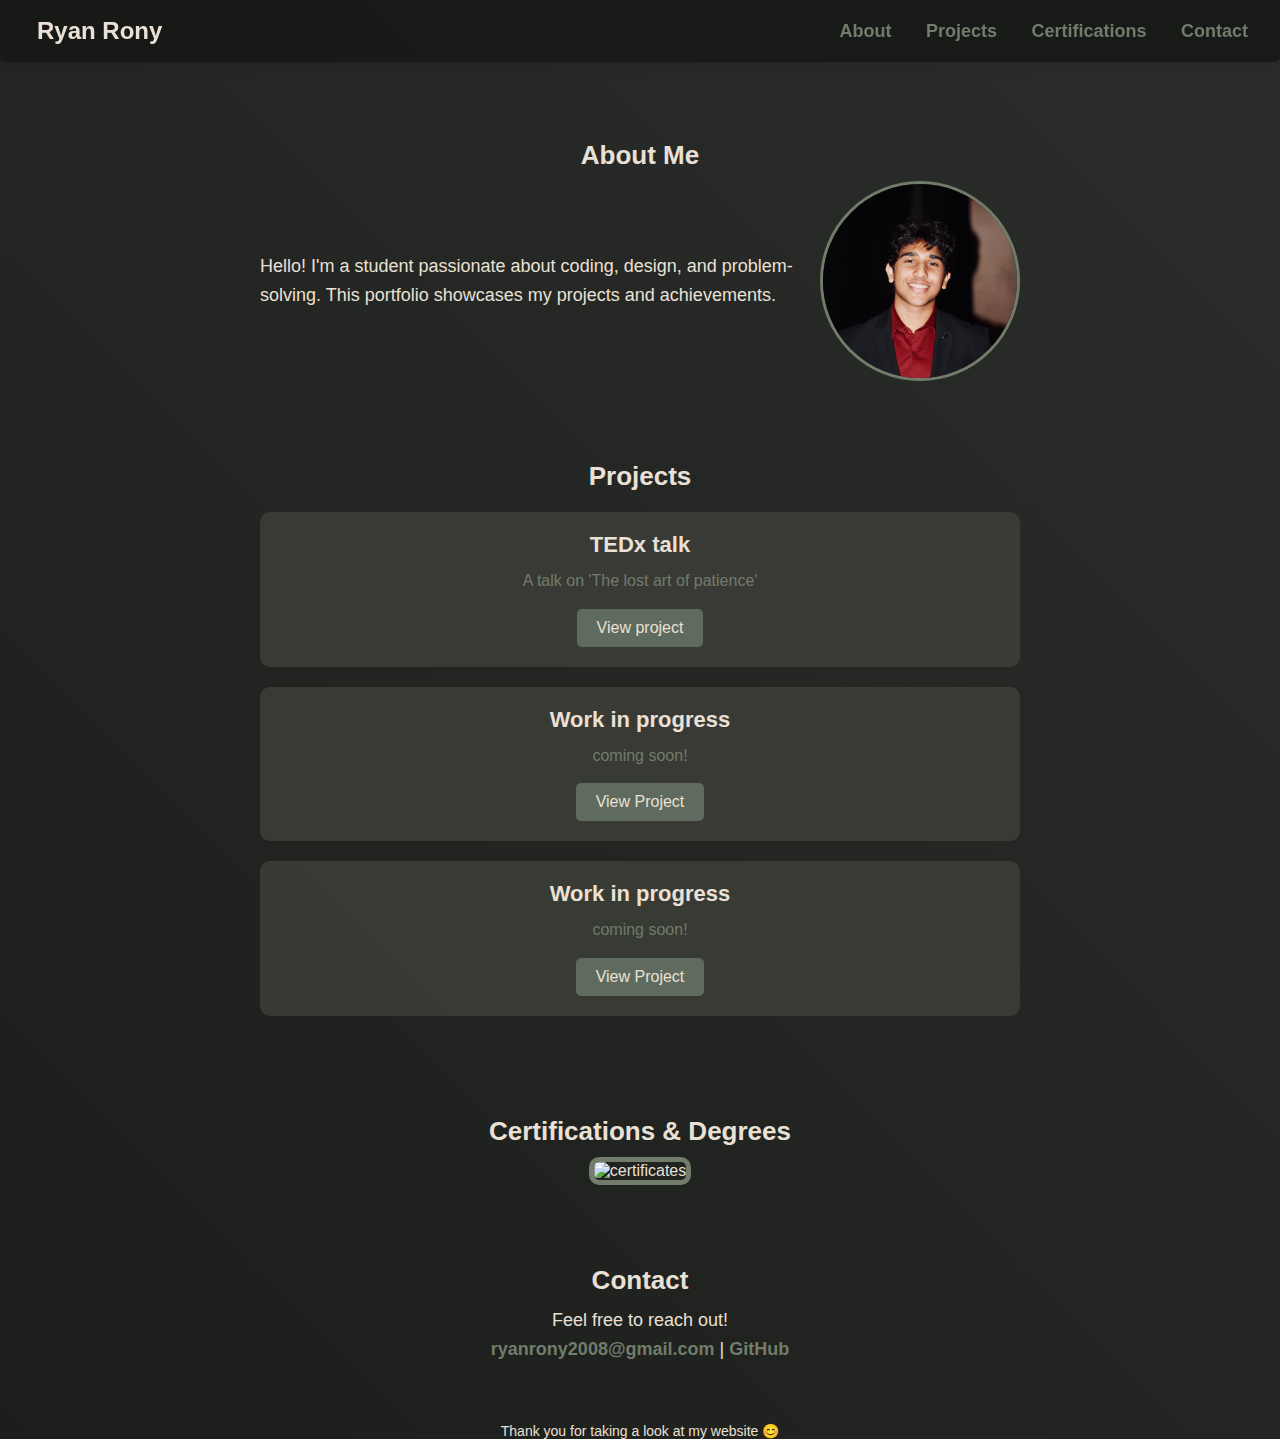
==== index.html @ 59e3e516 "Add files via upload" ====
<!DOCTYPE html>
<html lang="en">

<head>
    <meta charset="UTF-8">
    <meta name="viewport" content="width=device-width, initial-scale=1.0">
    <title>Ryan Rony</title>
    <link rel="stylesheet" href="style.css">
</head>

<body>

    <nav>
        <div class="name">Ryan Rony</div>
        <div>
            <a href="#about">About</a>
            <a href="#projects">Projects</a>
            <a href="#certifications">Certifications</a>
            <a href="#contact">Contact</a>
        </div>
    </nav>

    <section id="about" class="section">
        <h2>About Me</h2>
        <div class="about-container">
            <div class="about-text">
                <p>Hello! I'm a student passionate about coding, design, and problem-solving. This portfolio showcases my projects and achievements.</p>
            </div>
            <img src="Profile.jpg" alt="Ryan Rony" class="about-image">
        </div>
    </section>

    <section id="projects" class="section">
        <h2>Projects</h2>

        <div class="project-card">
            <h3 class="project-title">TEDx talk</h3>
            <p class="project-desc">A talk on 'The lost art of patience'</p>
            <a href="https://www.youtube.com/watch?v=omNeuPTrbYI" target="_blank"  class="view-project">View project</a>
        </div>

        <div class="project-card">
            <h3 class="project-title">Work in progress</h3>
            <p class="project-desc">coming soon!</p>
            <a class="view-project">View Project</a>
        </div>

        <div class="project-card">
            <h3 class="project-title">Work in progress</h3>
            <p class="project-desc">coming soon!</p>
            <a class="view-project">View Project</a>
        </div>
    </section>

    <section id="certifications" class="section">
        <h2>Certifications & Degrees</h2>
        <div class="certificate">
            <img src="portfolio.png" alt="certificates">
        </div>
    </section>
    
    


    <section id="contact" class="section">
        <h2>Contact</h2>
        <p>Feel free to reach out!</p>
        <p class="contact-links">
            <a onclick="copyEmail()">ryanrony2008@gmail.com</a> |
            <a href="test.html">GitHub</a>
        </p>
    </section>

    <div id="copy-popup">Email Copied</div>


    <footer>
        Thank you for taking a look at my website 😊
    </footer>

    <script src="script.js"></script>

</body>
</html>
---- style.css ----
* {
    margin: 0;
    padding: 0;
    box-sizing: border-box;
    font-family: Helvetica, Arial, sans-serif;
}


body {
    background: linear-gradient(45deg, #1c1e1c, #2a2d2a);

    color: #eae0d5;
    text-align: center;
    padding-top: 80px;
}

html {
    scroll-behavior: smooth;
}

/* Fixed Navigation */
nav {
    position: fixed;
    top: 0;
    left: 0;
    width: 100%;    
    background-color: rgba(22, 24, 22, 0.9);
    box-shadow: 0px 4px 10px rgba(0, 0, 0, 0.1);
    padding: 17px;
    display: flex;
    justify-content: space-between;
    align-items: center;
    z-index: 1000;
    border-radius: 0 0 5px 5px;
}



nav a {
    text-decoration: none;
    font-size: 18px;
    margin: 0 15px;
    transition: 0.3s;
    color: #717c6a;
    font-weight: bold;
}

nav a:hover {
    color: #eae0d5;
}

.name {
    font-size: 24px;
    font-weight: bold;
    margin-left: 20px;
    color: #eae0d5;
}

.section {
    max-width: 800px;
    margin: 40px auto;
    padding: 20px;
}

h2 {
    font-size: 26px;
    margin-bottom: 10px;
    color: #eae0d5;
}

p {
    font-size: 18px;
    line-height: 1.6;
    color: #eae0d5;
}


/* Project Cards */
.project-card {
    background: rgba(63, 64, 58, 0.8);
    padding: 20px;
    margin: 20px 0;
    border-radius: 10px;
    transition: 0.3s;
}

.project-title {
    font-size: 22px;
    color: #eae0d5;
    margin-bottom: 10px;
}

.project-desc {
    font-size: 16px;
    color: #717c6a;
    margin-bottom: 15px;
}

.view-project {
    display: inline-block;
    padding: 10px 20px;
    background-color: #5f6b5e;
    color: #eae0d5;
    text-decoration: none;
    border-radius: 5px;
    transition: transform 0.2s, background-color 0.2s;
}

.view-project:hover {
    background-color: #3f5241;
}

.view-project:active {
    transform: scale(0.95);
}

.about-container {
    display: flex;
    align-items: center;
    gap: 20px;
}

.about-text {
    flex: 1;
    text-align: left;
}

.about-image {
    width: 200px;
    height: 200px;
    border-radius: 50%;
    object-fit: cover;
    border: 3px solid #717c6a;
}

/* Contact Links */
.contact-links a {
    color: #717c6a;
    font-weight: bold;
    text-decoration: none;
    transition: color 0.3s;
}

.contact-links a:hover {
    color: #5f6b5e;
}

.certificate img {
    align-self: center;
    border: 5px solid #717c6a;
    border-radius: 10px;
    max-width: 900px;
    max-height: 1000px;
}





footer {
    margin-top: 40px;
    font-size: 14px;
    color: #eae0d5;
}


#copy-popup {
    position: fixed;
    bottom: 40px;
    left: 50%;
    transform: translateX(-50%);
    background-color: #2a2d2a;
    color: #eae0d5;
    padding: 8px 12px;
    border-radius: 5px;
    font-size: 14px;
    opacity: 0;
    transition: opacity 0.3s ease-in-out;
}
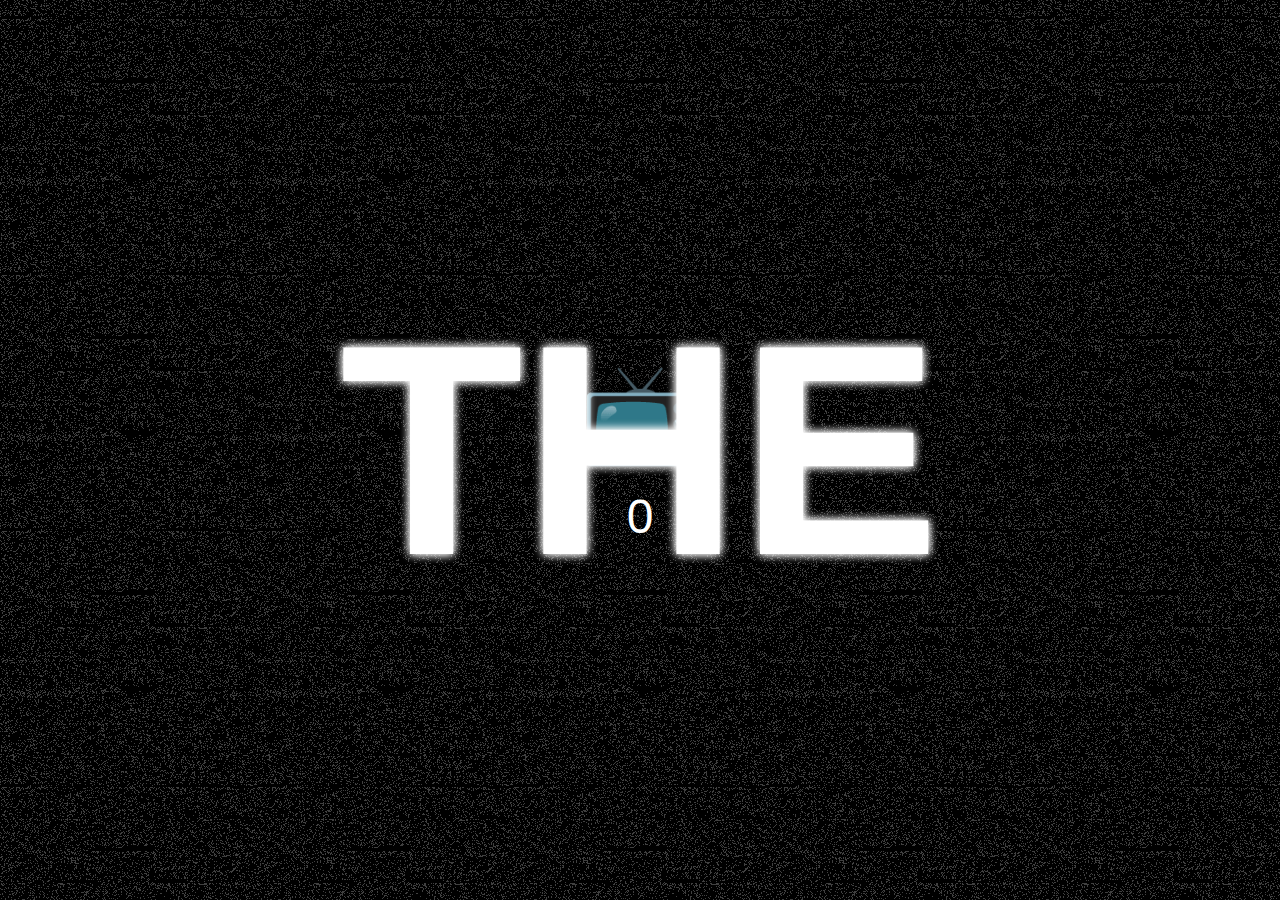
==== commit c011a5d3: "Update and rename clicker.html to index.html" ====
--- a/index.html
+++ b/index.html
@@ -1,84 +1,23 @@
 <!DOCTYPE html>
-<html lang="en">
+<html>
 
 <head>
-    <meta charset="UTF-8">
-    <meta name="viewport" content="width=device-width, initial-scale=1.0">
-    <title>Ryan Rony</title>
-    <link rel="stylesheet" href="style.css">
+    <title>Fuzzy Overlay Clicker Game</title>
+    <!-- Link to your external CSS file -->
+    <link rel="stylesheet" href="clicker.css">
 </head>
 
 <body>
+    <div class="container" id="screen">
+        <div class="content">
+            <button class="click-button" id="clickable">📺</button>
+            <div class="counter" id="counter">0</div>
+        </div>
+        <div class="fuzzy-overlay"></div>
+    </div>
 
-    <nav>
-        <div class="name">Ryan Rony</div>
-        <div>
-            <a href="#about">About</a>
-            <a href="#projects">Projects</a>
-            <a href="#certifications">Certifications</a>
-            <a href="#contact">Contact</a>
-        </div>
-    </nav>
+    <!-- Link to your external JavaScript file -->
+    <script src="clicker.js"></script>
+</body>
 
-    <section id="about" class="section">
-        <h2>About Me</h2>
-        <div class="about-container">
-            <div class="about-text">
-                <p>Hello! I'm a student passionate about coding, design, and problem-solving. This portfolio showcases my projects and achievements.</p>
-            </div>
-            <img src="Profile.jpg" alt="Ryan Rony" class="about-image">
-        </div>
-    </section>
-
-    <section id="projects" class="section">
-        <h2>Projects</h2>
-
-        <div class="project-card">
-            <h3 class="project-title">TEDx talk</h3>
-            <p class="project-desc">A talk on 'The lost art of patience'</p>
-            <a href="https://www.youtube.com/watch?v=omNeuPTrbYI" target="_blank"  class="view-project">View project</a>
-        </div>
-
-        <div class="project-card">
-            <h3 class="project-title">Work in progress</h3>
-            <p class="project-desc">coming soon!</p>
-            <a class="view-project">View Project</a>
-        </div>
-
-        <div class="project-card">
-            <h3 class="project-title">Work in progress</h3>
-            <p class="project-desc">coming soon!</p>
-            <a class="view-project">View Project</a>
-        </div>
-    </section>
-
-    <section id="certifications" class="section">
-        <h2>Certifications & Degrees</h2>
-        <div class="certificate">
-            <img src="portfolio.png" alt="certificates">
-        </div>
-    </section>
-    
-    
-
-
-    <section id="contact" class="section">
-        <h2>Contact</h2>
-        <p>Feel free to reach out!</p>
-        <p class="contact-links">
-            <a onclick="copyEmail()">ryanrony2008@gmail.com</a> |
-            <a href="test.html">GitHub</a>
-        </p>
-    </section>
-
-    <div id="copy-popup">Email Copied</div>
-
-
-    <footer>
-        Thank you for taking a look at my website 😊
-    </footer>
-
-    <script src="script.js"></script>
-
-</body>
 </html>
--- a/clicker.css
+++ b/clicker.css
@@ -0,0 +1,218 @@
+*,
+*::before,
+*::after {
+    box-sizing: border-box;
+    margin: 0;
+}
+
+body {
+    background: black;
+    color: #ffffff;
+    font-family: Arial, sans-serif;
+    overflow: hidden; /* Hide scrollbar by default */
+}
+
+.container {
+    position: relative;
+    overflow: hidden;
+    width: 100vw;
+    height: 100vh;
+}
+
+.content {
+    height: 100vh;
+    display: flex;
+    flex-direction: column;
+    justify-content: center;
+    align-items: center;
+    z-index: 5;
+    position: relative;
+}
+
+.click-button {
+    font-size: 96px;
+    background: none;
+    border: none;
+    color: white;
+    cursor: pointer;
+    padding: 0;
+    margin: 0;
+    transition: transform 0.1s ease-in-out, filter 0.1s ease-in-out;
+    text-shadow: 0 0 20px #000000, 0 0 5px #000000; /* Glow effect */
+
+}
+
+.click-button:active {
+    transform: scale(0.9); /* Punch effect */
+    filter: brightness(1.2); /* Brighten the button */
+}
+
+.counter {
+    font-size: 48px;
+    margin-top: 20px;
+
+}
+
+.fuzzy-overlay {
+    position: absolute;
+    inset: -200%;
+    background-image: url("noise.png");
+    opacity: 25%;
+    z-index: 0;
+    animation: shift 0.2s linear infinite both;
+}
+
+@keyframes shift {
+    0% {
+        transform: translateX(10%) translateY(10%);
+    }
+
+    100% {
+        transform: translateX(-10%) translateY(-10%);
+    }
+}
+
+/* Screen shake effect */
+@keyframes shake {
+    0% { transform: translate(0, 0); }
+    25% { transform: translate(-5px, 5px); }
+    50% { transform: translate(5px, -5px); }
+    75% { transform: translate(-5px, -5px); }
+    100% { transform: translate(0, 0); }
+}
+
+.shake {
+    animation: shake 0.1s ease-in-out; /* Smoother shake */
+}
+
+/* Pixel-like particle effect */
+.particle {
+    position: absolute;
+    width: 8px; /* Fixed size for pixelated look */
+    height: 8px; /* Fixed size for pixelated look */
+    background-color: rgb(96, 96, 96); /* Default color */
+    pointer-events: none;
+    opacity: 1;
+    animation: particle-fall 1s ease-out forwards;
+    z-index: 10;
+    image-rendering: pixelated; /* Ensure pixelated rendering */
+    image-rendering: crisp-edges; /* Ensure crisp edges */
+    border: 1px solid transparent; /* Optional: Add a border for sharper edges */
+}
+
+/* Red particle variant */
+.particle.red {
+    background-color: rgb(0, 0, 0);
+}
+
+@keyframes particle-fall {
+    0% {
+        transform: translate(0, 0) scale(1);
+        opacity: 1;
+    }
+    100% {
+        transform: translate(var(--x), var(--y)) scale(0);
+        opacity: 0;
+    }
+}
+
+/* Red explosion effect */
+.explosion-particle {
+    position: absolute;
+    width: 8px;
+    height: 8px;
+    background-color: #ff0000; /* Red color */
+    pointer-events: none;
+    opacity: 1;
+    animation: explosion-fall 1s ease-out forwards;
+    z-index: 20;
+}
+
+@keyframes explosion-fall {
+    0% {
+        transform: translate(0, 0) scale(1);
+        opacity: 1;
+    }
+    100% {
+        transform: translate(var(--x), var(--y)) scale(0);
+        opacity: 0;
+    }
+}
+
+/* New effect: Screen ripple */
+.screen-ripple {
+    position: absolute;
+    top: 50%;
+    left: 50%;
+    width: 0;
+    height: 0;
+    border-radius: 50%;
+    background: rgb(255, 0, 0); /* Red ripple */
+    transform: translate(-50%, -50%);
+    pointer-events: none;
+    z-index: 30;
+    animation: ripple 0.5s ease-out;
+}
+
+@keyframes ripple {
+    0% {
+        width: 0;
+        height: 0;
+        opacity: 1;
+    }
+    100% {
+        width: 200vw;
+        height: 200vw;
+        opacity: 0;
+    }
+}
+
+/* Intro text styling */
+.intro-text {
+    position: absolute;
+    top: 50%;
+    left: 50%;
+    transform: translate(-50%, -50%);
+    font-size: 300px;
+    font-weight: bold;
+    color: white; /* White text */
+    text-shadow: 0 0 10px #ffffff, 0 0 10px #ffffff; /* Glow effect */
+    opacity: 1;
+    z-index: 50;
+}
+
+/* Fade animation for "TV" */
+@keyframes fade-out {
+    0% { opacity: 1; }
+    100% { opacity: 0; }
+}
+
+.fade-out {
+    animation: fade-out 0.2s ease-out forwards;
+}
+
+/* (Previous CSS remains the same) */
+
+/* Keep Going text styling */
+.keep-going-text {
+    position: absolute;
+    top: 10%; /* Position at the top of the screen */
+    left: 50%;
+    transform: translate(-50%, -50%);
+    font-size: 50px; /* Smaller than intro text */
+    font-weight: bold;
+    color: rgb(255, 0, 0); /* White text */
+    text-shadow: 0 0 5px #ff0000, 0 0 5px #ff0000; /* Glow effect */
+    opacity: 1;
+    z-index: 50;
+}
+
+/* Fade animation for "KEEP GOING" */
+@keyframes fade-out {
+    0% { opacity: 1; }
+    100% { opacity: 0; }
+}
+
+.fade-out {
+    animation: fade-out 0.3s ease-out forwards;
+}
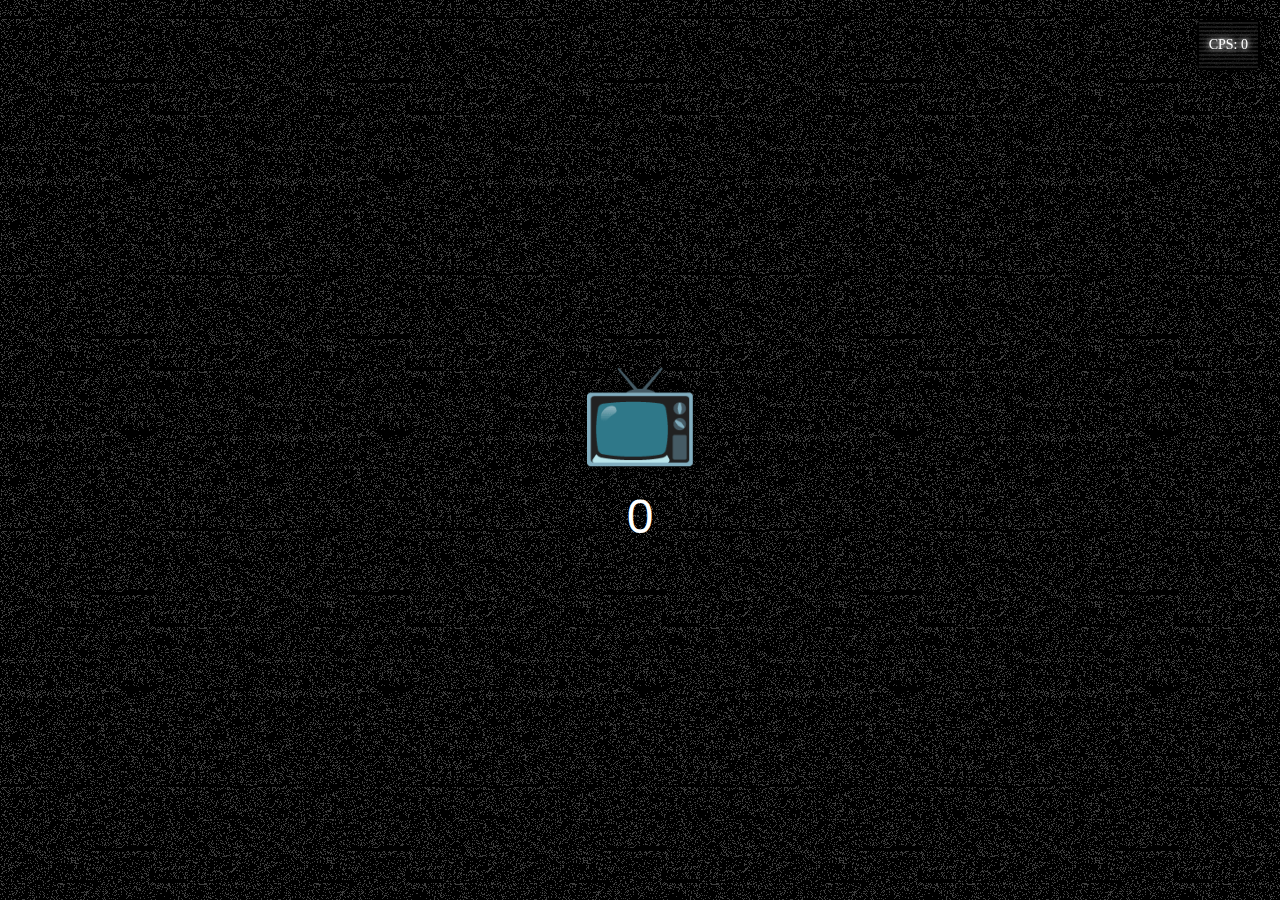
==== commit 8372a897: "Update index.html" ====
--- a/index.html
+++ b/index.html
@@ -8,6 +8,7 @@
 </head>
 
 <body>
+    <div class="vhs-border"></div>
     <div class="container" id="screen">
         <div class="content">
             <button class="click-button" id="clickable">📺</button>
@@ -16,6 +17,11 @@
         <div class="fuzzy-overlay"></div>
     </div>
 
+    <div id="stats">
+        <div id="cps">CPS: <span id="cps-value">0</span></div>
+        <div id="datetime"><span id="datetime-value"></span></div>
+    </div>
+
     <!-- Link to your external JavaScript file -->
     <script src="clicker.js"></script>
 </body>
--- a/clicker.css
+++ b/clicker.css
@@ -216,3 +216,44 @@
 .fade-out {
     animation: fade-out 0.3s ease-out forwards;
 }
+
+#stats {
+    position: fixed;
+    top: 20px;
+    right: 20px;
+    font-family: 'Press Start 2P', cursive; /* Retro pixel font */
+    color: #ffffff; /* Green retro text */
+    text-shadow: 0 0 5px #ffffff, 0 0 10px #ffffff; /* Glow effect */
+    background: rgba(0, 0, 0, 0.8); /* Semi-transparent black background */
+    padding: 10px;
+    border: 2px solid #000000;
+    border-radius: 5px;
+    box-shadow: 0 0 10px #000000;
+    z-index: 1000;
+}
+
+#cps, #datetime {
+    font-size: 14px;
+    margin: 5px 0;
+}
+
+#cps-value, #datetime-value {
+    color: #ffffff; /* Pink for contrast */
+    text-shadow: 0 0 5px #ffffff, 0 0 10px #ffffff; /* Glow effect */
+}
+
+/* Add a CRT monitor scanline effect */
+#stats::before {
+    content: '';
+    position: absolute;
+    top: 0;
+    left: 0;
+    width: 100%;
+    height: 100%;
+    background: linear-gradient(
+        rgba(255, 255, 255, 0.1) 50%,
+        transparent 50%
+    );
+    background-size: 100% 4px;
+    pointer-events: none;
+}
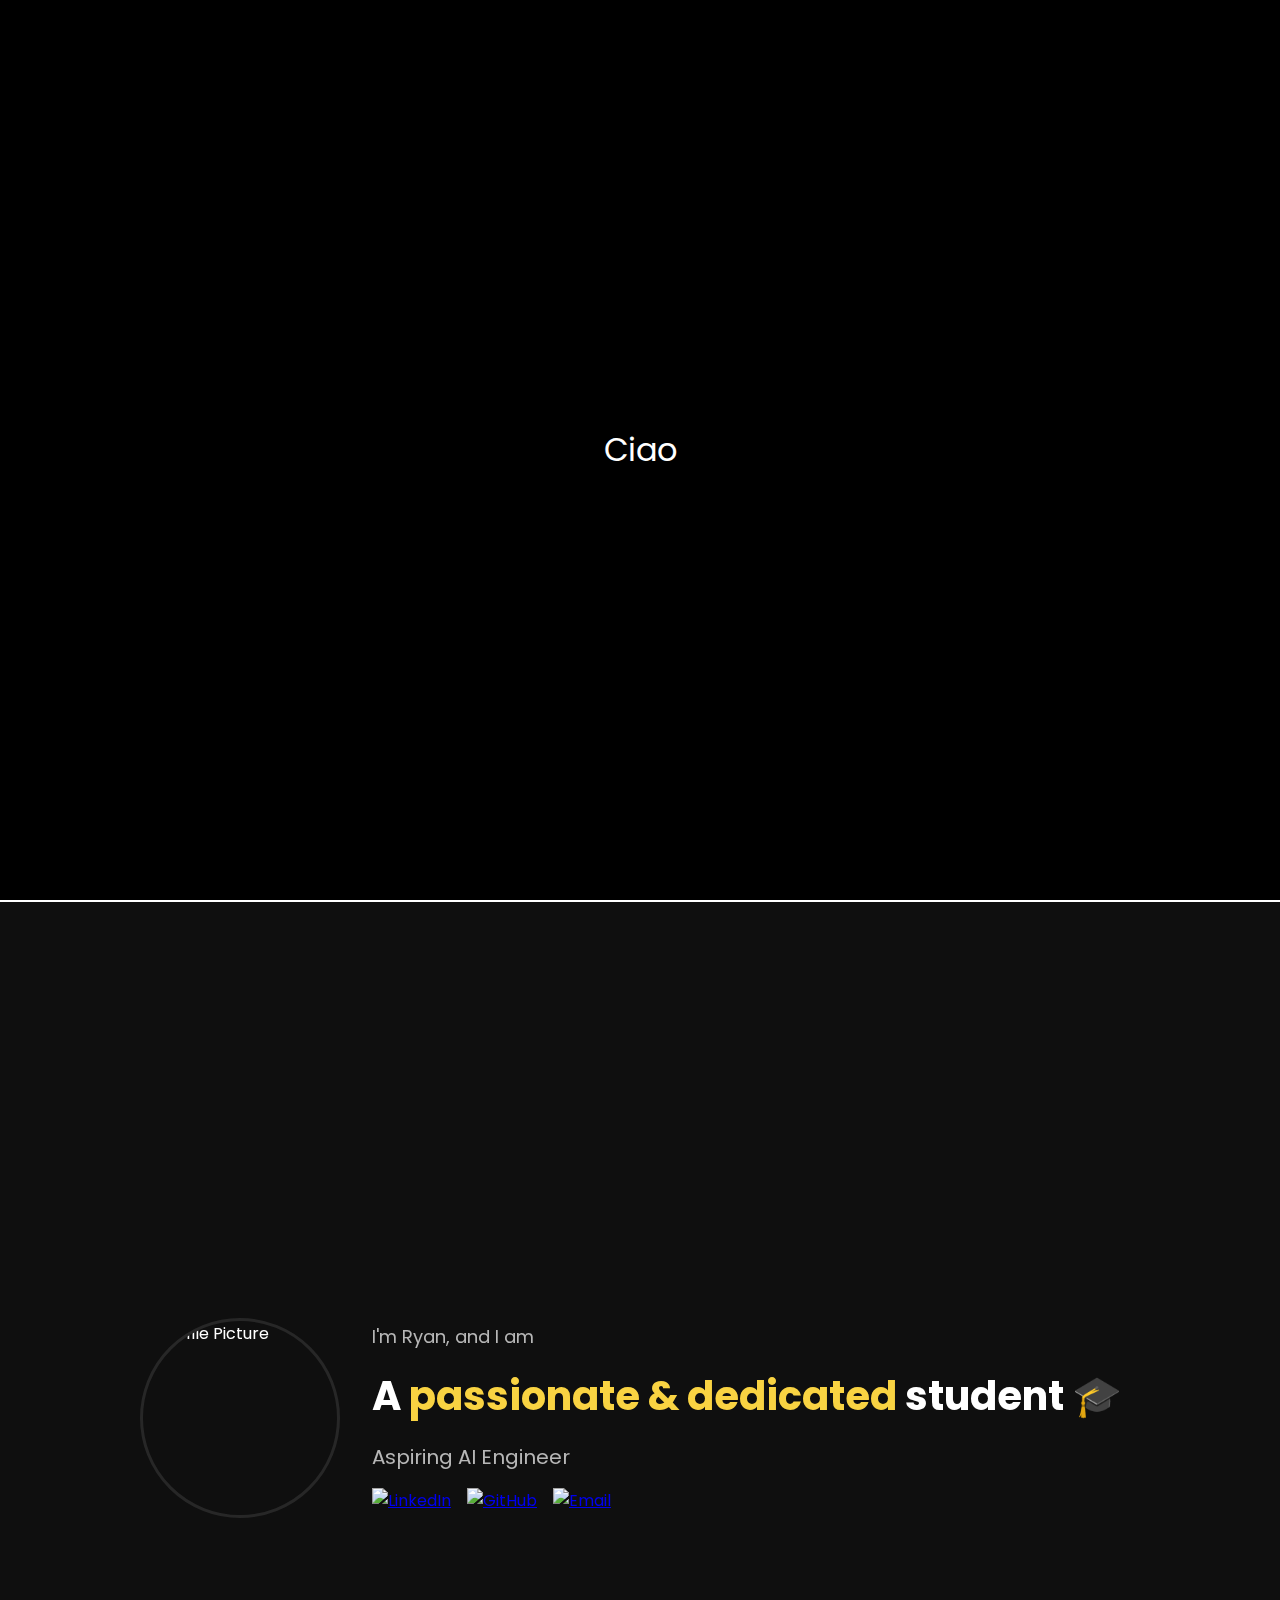
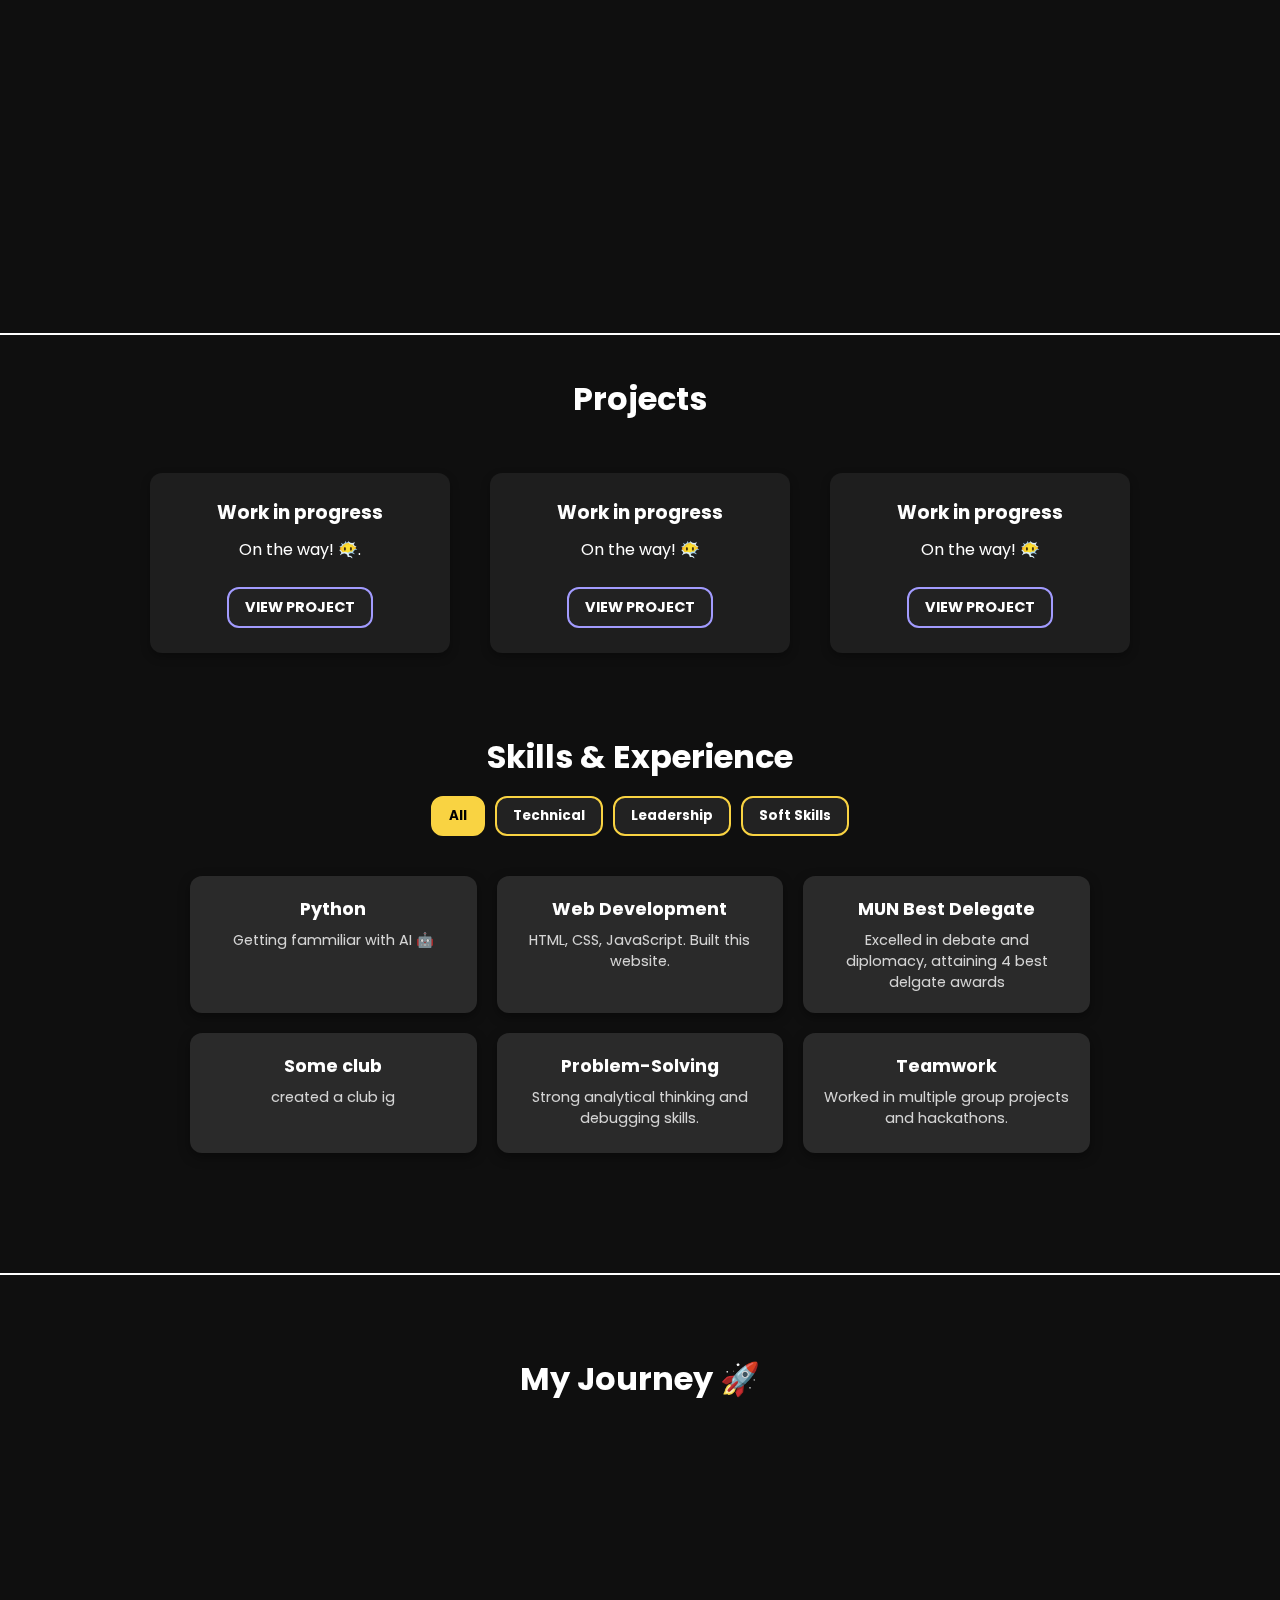
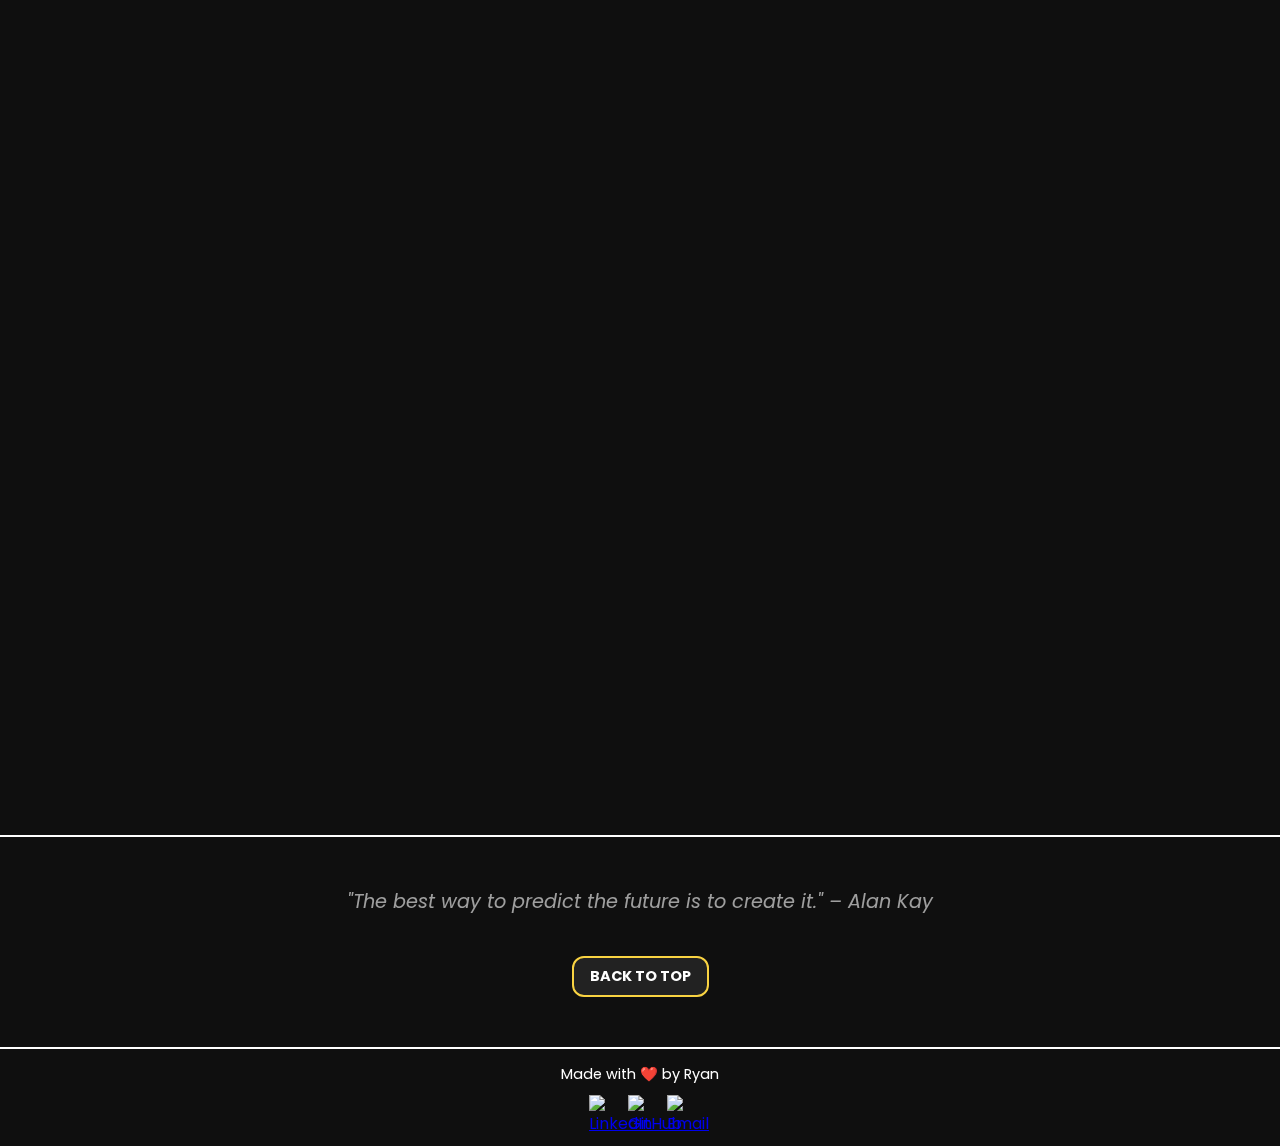
==== commit 68899205: "Add files via upload" ====
--- a/index.html
+++ b/index.html
@@ -1,29 +1,189 @@
 <!DOCTYPE html>
-<html>
+<html lang="en">
 
 <head>
-    <title>Fuzzy Overlay Clicker Game</title>
-    <!-- Link to your external CSS file -->
-    <link rel="stylesheet" href="clicker.css">
+    <meta charset="UTF-8">
+    <meta name="viewport" content="width=device-width, initial-scale=1.0">
+    <title>Ryan Rony</title>
+    <link rel="stylesheet" href="style.css">
 </head>
 
 <body>
-    <div class="vhs-border"></div>
-    <div class="container" id="screen">
-        <div class="content">
-            <button class="click-button" id="clickable">📺</button>
-            <div class="counter" id="counter">0</div>
-        </div>
-        <div class="fuzzy-overlay"></div>
+
+    <div id="intro">
+        <span id="intro-text">Hello</span>
     </div>
 
-    <div id="stats">
-        <div id="cps">CPS: <span id="cps-value">0</span></div>
-        <div id="datetime"><span id="datetime-value"></span></div>
+    <div id="stars-container"></div>
+
+    <main>
+        <h1>Ryan Rony</h1>
+        <p>Meticulous | Versatile | Innovative</p>
+    </main>
+
+    <section id="about">
+        <div class="about-container">
+            <img src="assets/Profile.jpg" alt="Profile Picture" class="profile-pic">
+            <div class="about-text">
+                <p class="intro">I'm Ryan, and I am</p>
+                <h1 class="bold-text">A <span class="highlight">passionate & dedicated</span> student 🎓</h1>
+                <p class="role">Aspiring AI Engineer</p>
+                <div class="social-icons">
+                    <a href="https://linkedin.com" target="_blank">
+                        <img src="assets/github.png" alt="LinkedIn">
+                    </a>
+                    <a href="https://github.com" target="_blank">
+                        <img src="assets/github.png" alt="GitHub">
+                    </a>
+                    <a href="mailto:youremail@example.com">
+                        <img src="assets/email.png" alt="Email">
+                    </a>
+                </div>
+            </div>
+        </div>
+    </section>
+
+    <section id="projects">
+        <h2>Projects</h2>
+        <div class="projects-container">
+            <div class="project-card">
+                <h3>Work in progress</h3>
+                <p>On the way! 😶‍🌫️.</p>
+                <button class="view-project">View Project</button>
+            </div>
+
+            <div class="project-card">
+                <h3>Work in progress</h3>
+                <p>On the way! 😶‍🌫️</p>
+                <button class="view-project">View Project</button>
+            </div>
+
+            <div class="project-card">
+                <h3>Work in progress</h3>
+                <p>On the way! 😶‍🌫️</p>
+                <button class="view-project">View Project</button>
+            </div>
+        </div>
+    </section>
+
+    <section class="skills-container">
+        <h1 class="title">Skills & Experience</h1>
+
+        <div class="categories">
+            <button class="category active" data-filter="all">All</button>
+            <button class="category" data-filter="technical">Technical</button>
+            <button class="category" data-filter="leadership">Leadership</button>
+            <button class="category" data-filter="soft">Soft Skills</button>
+        </div>
+
+        <div class="skills-grid">
+            <div class="skill-card technical">
+                <h2>Python</h2>
+                <p>Getting fammiliar with AI 🤖</p>
+            </div>
+            <div class="skill-card technical">
+                <h2>Web Development</h2>
+                <p>HTML, CSS, JavaScript. Built this website.</p>
+            </div>
+            <div class="skill-card leadership">
+                <h2>MUN Best Delegate</h2>
+                <p>Excelled in debate and diplomacy, attaining 4 best delgate awards</p>
+            </div>
+            <div class="skill-card leadership">
+                <h2>Some club</h2>
+                <p>created a club ig</p>
+            </div>
+            <div class="skill-card soft">
+                <h2>Problem-Solving</h2>
+                <p>Strong analytical thinking and debugging skills.</p>
+            </div>
+            <div class="skill-card soft">
+                <h2>Teamwork</h2>
+                <p>Worked in multiple group projects and hackathons.</p>
+            </div>
+        </div>
+    </section>
+
+    <section id="my-journey">
+        <h2>My Journey 🚀</h2>
+        <div class="timeline">
+            <div class="timeline-item">
+                <div class="timeline-content left">
+                    <h3>2008 - Baby Coder 🐣</h3>
+                    <p>Was probably eating crayons. Future genius in the making.</p>
+                </div>
+                <div class="timeline-image">
+                    <img src="assets/Profile.jpg" alt="Baby Ryan">
+                </div>
+            </div>
+
+            <div class="timeline-item">
+                <div class="timeline-image">
+                    <img src="assets/Profile.jpg" alt="Young Ryan">
+                </div>
+                <div class="timeline-content right">
+                    <h3>2017 - Young Explorer ⌨️</h3>
+                    <p>Discovered computers. Clicked random buttons. Thought I was hacking NASA.</p>
+                </div>
+            </div>
+
+            <div class="timeline-item">
+                <div class="timeline-content left">
+                    <h3>2023 - The Problem Solver 🛠️</h3>
+                    <p>Something better</p>
+                </div>
+                <div class="timeline-image">
+                    <img src="assets/Profile.jpg" alt="Problem Solver Ryan">
+                </div>
+            </div>
+
+            <div class="timeline-item">
+                <div class="timeline-image">
+                    <img src="assets/Profile.jpg" alt="Present Ryan">
+                </div>
+                <div class="timeline-content right">
+                    <h3>Now - Aspiring Innovator 😎</h3>
+                    <p>Just a cool dude exploring AI, and dreaming of building something that actually changes lives.</p>
+                </div>
+            </div>
+
+            <div class="timeline-item">
+                <div class="timeline-content left serious">
+                    <h3>Future - The Visionary 🌍</h3>
+                    <p>Hoping to use technology to create solutions that impact millions. Whether it's AI, startups, or research—I’m ready to build.</p>
+                </div>
+                <div class="timeline-image">
+                    <img src="assets/Profile.jpg" alt="Future Ryan">
+                </div>
+            </div>
+        </div>
+    </section>
+
+    <div class="quote">
+        <p>"The best way to predict the future is to create it." – Alan Kay</p>
     </div>
 
-    <!-- Link to your external JavaScript file -->
-    <script src="clicker.js"></script>
+    <button id="back-to-top">Back to Top</button>
+
+    <footer id="footer">
+        <div class="footer-content">
+            <p>Made with ❤️ by Ryan</p>
+            <div class="footer-links">
+                <a href="https://www.linkedin.com/in/yourlinkedin" target="_blank">
+                    <img src="assets/github.png" alt="LinkedIn">
+                </a>
+                <a href="https://github.com/yourgithub" target="_blank">
+                    <img src="assets/github.png" alt="GitHub">
+                </a>
+                <a href="mailto:youremail@example.com">
+                    <img src="assets/email.png" alt="Email">
+                </a>
+            </div>
+        </div>
+    </footer>
+
+    <script src="script.js"></script>
+
 </body>
 
 </html>
--- a/style.css
+++ b/style.css
@@ -0,0 +1,491 @@
+@import url("https://fonts.googleapis.com/css2?family=Poppins:wght@300;400;500;600&display=swap");
+
+* {
+    margin: 0;
+    padding: 0;
+    box-sizing: border-box;
+    font-family: 'Poppins', sans-serif;
+}
+
+body {
+    background: #0f0f0f;
+    color: white;
+}
+
+/* Enable smooth scrolling */
+html {
+    scroll-behavior: smooth;
+}
+
+/* Hide scrollbar for all browsers */
+html, body {
+    scrollbar-width: none;  /* Firefox */
+    -ms-overflow-style: none; /* Internet Explorer/Edge */
+    overflow-y: scroll; /* Keeps scrolling enabled */
+}
+
+/* Hide scrollbar for WebKit browsers (Chrome, Safari, Edge) */
+html::-webkit-scrollbar {
+    display: none;
+}
+
+/* Intro screen styles */
+#intro {
+    position: fixed;
+    top: 0;
+    left: 0;
+    width: 100%;
+    height: 100%;
+    background: #000;
+    color: rgb(255, 255, 255);
+    display: flex;
+    align-items: center;
+    justify-content: center;
+    font-size: 2rem;
+    z-index: 1000;
+    transition: opacity 1s ease-in-out;
+}
+
+.hide-intro {
+    opacity: 0;
+    pointer-events: none;
+}
+
+/* Stars background container */
+#stars-container {
+    position: fixed;
+    width: 100%;
+    height: 100%;
+    top: 0;
+    left: 0;
+    z-index: -1;
+}
+
+.star {
+    position: absolute;
+    background: white;
+    opacity: var(--opacity);
+    width: var(--size);
+    height: var(--size);
+    border-radius: 50%;
+    animation: float var(--speed) linear infinite, twinkle 3s infinite alternate;
+}
+
+@keyframes float {
+    0% { transform: translateY(0) translateX(0); }
+    100% { transform: translateY(var(--floatY)) translateX(var(--floatX)); }
+}
+
+@keyframes twinkle {
+    0% { opacity: 0.4; }
+    100% { opacity: 0.7; }
+}
+
+/* Main page container */
+main {
+    height: 100vh;
+    display: flex;
+    flex-direction: column;
+    justify-content: center;
+    align-items: center;
+    text-align: center;
+}
+
+/* About Section */
+#about {
+    display: flex;
+    justify-content: center;
+    align-items: center;
+    height: 115vh;
+    background-color: #0F0F0F;
+    color: #FFFFFF;
+    font-family: 'Inter', sans-serif;
+    position: relative;
+    border-top: 2px solid rgb(255, 255, 255);
+    border-bottom: 2px solid rgb(255, 255, 255);
+    padding: 40px 0;
+}
+
+.about-container {
+    display: flex;
+    align-items: center;
+    gap: 2rem;
+    max-width: 1000px;
+    width: 90%;
+}
+
+.profile-pic {
+    width: 200px;
+    height: 200px;
+    object-fit: cover;
+    border-radius: 100px;
+    border: 3px solid rgba(255, 255, 255, 0.1);
+}
+
+.about-text {
+    display: flex;
+    flex-direction: column;
+    gap: 1rem;
+}
+
+.intro {
+    font-size: 18px;
+    color: rgba(255, 255, 255, 0.7);
+}
+
+.bold-text {
+    font-size: 40px;
+    font-weight: bold;
+    margin: 0;
+}
+
+.highlight {
+    color: #F9D342;
+}
+
+.role {
+    font-size: 20px;
+    color: rgba(255, 255, 255, 0.7);
+}
+
+.social-icons {
+    display: flex;
+    gap: 1rem;
+}
+
+.social-icons img {
+    width: 30px;
+    height: 30px;
+    transition: transform 0.2s ease;
+}
+
+.social-icons img:hover {
+    transform: scale(1.1);
+}
+
+/* Projects Section */
+#projects {
+    text-align: center;
+    margin: 40px 0 80px 0;
+}
+
+#projects h2 {
+    font-size: 2rem;
+    margin-bottom: 50px;
+}
+
+.projects-container {
+    display: flex;
+    flex-wrap: wrap;
+    justify-content: center;
+    gap: 40px;
+}
+
+.project-card {
+    background: #1e1e1e;
+    border-radius: 12px;
+    padding: 25px;
+    width: 300px;
+    text-align: center;
+    box-shadow: 0px 4px 10px rgba(0, 0, 0, 0.3);
+    transition: transform 0.2s ease-in-out, background 0.3s ease;
+}
+
+.project-card h3 {
+    margin-bottom: 10px;
+}
+
+.project-card p {
+    margin-bottom: 15px;
+}
+
+.project-card:hover {
+    background: #161616;
+}
+
+.view-project {
+    background: #222;
+    color: white;
+    border: 2px solid #A29BFE;
+    padding: 8px 16px;
+    border-radius: 12px;
+    cursor: pointer;
+    font-weight: bold;
+    text-transform: uppercase;
+    transition: 0.3s ease-in-out;
+    font-size: 0.9rem;
+    margin-top: 10px;
+}
+
+.view-project:hover {
+    background: #A29BFE;
+    color: black;
+    border-color: #A29BFE;
+}
+
+.view-project:active {
+    transform: scale(0.95);
+}
+
+/* Skills Section */
+.skills-container {
+    text-align: center;
+    width: 100%;
+    max-width: 900px;
+    margin: auto;
+}
+
+.title {
+    font-size: 2rem;
+    margin-bottom: 15px;
+    color: white;
+}
+
+.categories {
+    display: flex;
+    justify-content: center;
+    gap: 10px;
+    margin-bottom: 40px;
+}
+
+.category {
+    background: #222;
+    color: white;
+    border: 2px solid #F9D342;
+    padding: 8px 16px;
+    border-radius: 12px;
+    cursor: pointer;
+    transition: 0.3s ease-in-out;
+    font-weight: bold;
+}
+
+.category:hover, .category.active {
+    background: #F9D342;
+    color: black;
+    border-color: #F9D342;
+}
+
+.skills-grid {
+    display: grid;
+    grid-template-columns: repeat(3, 1fr);
+    gap: 20px;
+    justify-content: center;
+    margin-bottom: 120px;
+}
+
+.skill-card {
+    background: #2a2a2a;
+    border-radius: 12px;
+    padding: 20px;
+    text-align: center;
+    box-shadow: 0px 4px 12px rgba(0, 0, 0, 0.4);
+    transition: transform 0.2s ease-in-out, background 0.3s ease;
+    cursor: pointer;
+    min-height: 120px;
+}
+
+.skill-card h2 {
+    margin: 0;
+    font-size: 1.1rem;
+}
+
+.skill-card p {
+    font-size: 0.9rem;
+    margin-top: 8px;
+    opacity: 0.8;
+}
+
+.skill-card:hover {
+    background: #383838;
+    transform: translateY(-3px);
+}
+
+.skill-card:hover h2 {
+    color: #F9D342;
+}
+
+.skill-card:hover p {
+    color: white;
+}
+
+/* My Journey Section */
+#my-journey {
+    background: #0F0F0F;
+    color: white;
+    text-align: center;
+    padding: 80px 0;
+    border-top: 2px solid white;
+    border-bottom: 2px solid white;
+}
+
+#my-journey h2 {
+    font-size: 2rem;
+    margin-bottom: 40px;
+}
+
+.timeline {
+    position: relative;
+    width: 60%;
+    margin: auto;
+}
+
+.timeline-item {
+    display: flex;
+    align-items: center;
+    justify-content: center;
+    margin: 40px 0;
+    opacity: 0;
+    transform: translateY(20px);
+    transition: opacity 0.6s ease-out, transform 0.6s ease-out;
+}
+
+.timeline-content {
+    background: #1e1e1e;
+    padding: 20px;
+    border-radius: 12px;
+    width: 50%;
+    text-align: left;
+    box-shadow: 0px 4px 12px rgba(0, 0, 0, 0.3);
+}
+
+.timeline-content h3 {
+    color: #4D9DE0;
+    font-size: 1.4rem;
+    margin-bottom: 10px;
+}
+
+.timeline-content p {
+    font-size: 1rem;
+    line-height: 1.6;
+    color: rgba(255, 255, 255, 0.8);
+}
+
+.timeline-image {
+    width: 120px;
+    height: 120px;
+    border-radius: 50%;
+    overflow: hidden;
+    box-shadow: 0px 4px 12px rgba(0, 0, 0, 0.3);
+    margin: 0 20px;
+    display: flex;
+    align-items: center;
+    justify-content: center;
+}
+
+.timeline-image img {
+    width: 100%;
+    height: 100%;
+    object-fit: cover;
+    border-radius: 50%;
+}
+
+.left {
+    text-align: right;
+    flex-direction: row-reverse;
+}
+
+.right {
+    text-align: left;
+}
+
+.quote {
+    text-align: center;
+    font-size: 1.2rem;
+    font-style: italic;
+    margin-top: 50px;
+    color: rgba(255, 255, 255, 0.6);
+}
+
+/* Back to Top button */
+#back-to-top {
+    background: #222;
+    color: rgb(255, 255, 255);
+    border: 2px solid #F9D342;
+    padding: 8px 16px;
+    border-radius: 12px;
+    cursor: pointer;
+    font-weight: bold;
+    text-transform: uppercase;
+    transition: 0.3s ease-in-out;
+    font-size: 0.9rem;
+    margin-top: 40px;
+    margin-bottom: 50px;
+    display: block;
+    text-align: center;
+    width: fit-content;
+    margin-left: auto;
+    margin-right: auto;
+}
+
+#back-to-top:hover {
+    background: #F9D342;
+    color: black;
+    border-color: #F9D342;
+}
+
+#back-to-top:active {
+    transform: scale(0.95);
+}
+
+/* Footer */
+#footer {
+    background-color: #0F0F0F;
+    border-top: 2px solid white;
+    padding: 10px 0;
+    text-align: center;
+    color: white;
+}
+
+#footer p {
+    font-size: 0.9rem;
+    margin-top: 5px;
+    margin-bottom: 10px;
+}
+
+#footer .footer-links {
+    display: inline-flex;
+    gap: 15px;
+}
+
+#footer .footer-links a {
+    display: inline-block;
+    width: 24px;
+    height: 24px;
+}
+
+#footer .footer-links img {
+    width: 100%;
+    height: 100%;
+    object-fit: contain;
+    transition: opacity 0.3s ease;
+}
+
+#footer .footer-links a:hover img {
+    opacity: 0.7;
+}
+
+.trail {
+    z-index: -1;
+    position: fixed;
+    width: 20px;
+    height: 20px;
+    border-radius: 50%;
+    pointer-events: none;
+    transform: scale(0);
+    animation: trailAnimation 0.8s forwards;
+}
+
+@keyframes trailAnimation {
+    0% {
+        transform: scale(0) translate(-50%, -50%);
+        opacity: 1;
+    }
+    50% {
+        transform: scale(2) translate(-50%, -50%);
+        opacity: 0.6;
+    }
+    100% {
+        transform: scale(4) translate(-50%, -50%);
+        opacity: 0;
+    }
+}
